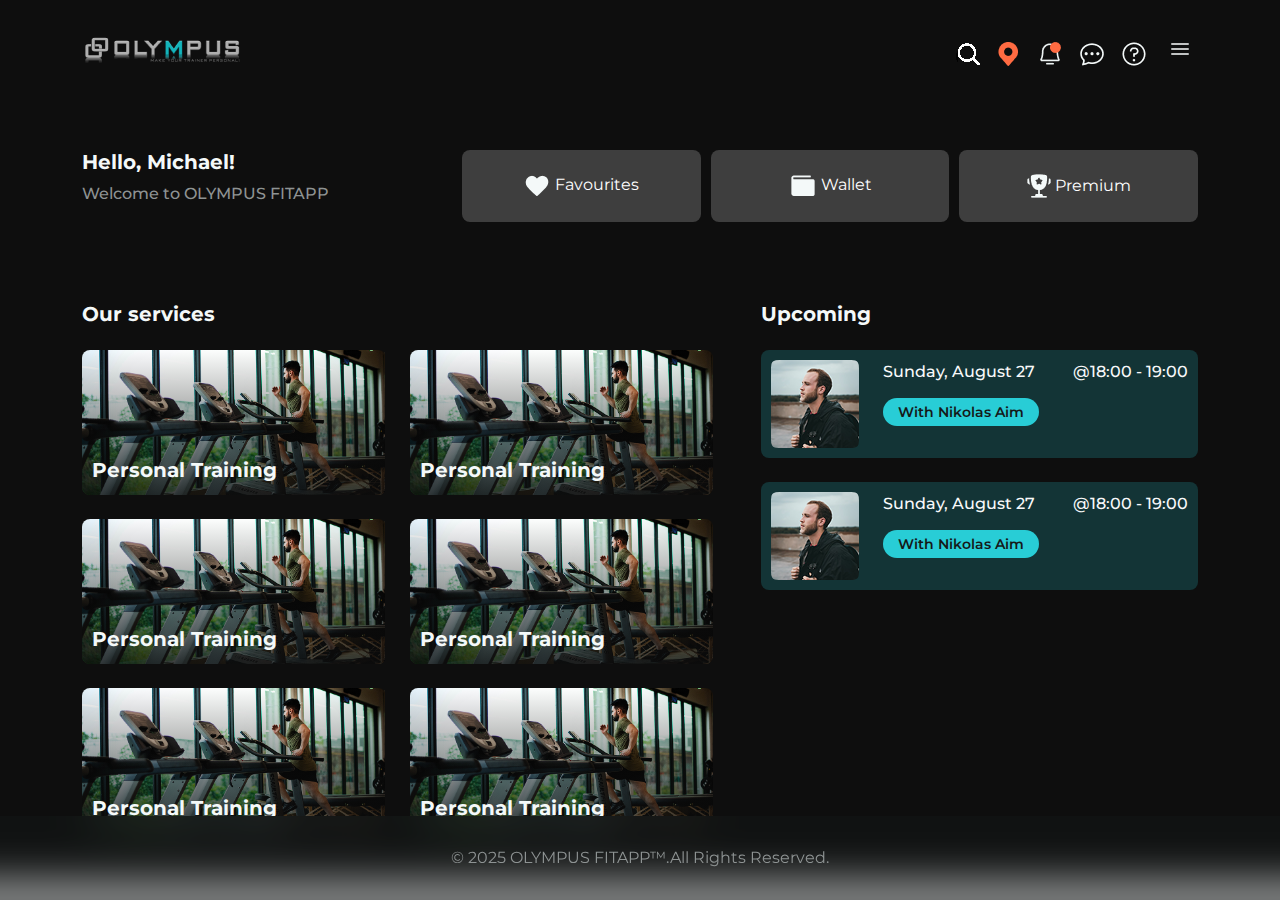
==== home-default.html @ be61c6b8 "update" ====
<!DOCTYPE html>
<html lang="en">

<head>
    <meta charset="UTF-8">
    <meta name="viewport" content="width=device-width, initial-scale=1.0">
    <link href="https://cdn.jsdelivr.net/npm/bootstrap@5.3.3/dist/css/bootstrap.min.css" rel="stylesheet"
        integrity="sha384-QWTKZyjpPEjISv5WaRU9OFeRpok6YctnYmDr5pNlyT2bRjXh0JMhjY6hW+ALEwIH" crossorigin="anonymous">
    <link rel="stylesheet" href="css/style.css">
    <link rel="stylesheet" href="css/responsive.css">
    <title>Home Default</title>
</head>

<body>
    <header class="home-header">
        <div class="header-wrapper">
            <div class="header-logo">
                <a href=""><img src="img/logo.png" alt=""></a>
            </div>
            <div class="header-menu">
                <menu class="">
                    <ul>
                        <li><a href="">Home</a></li>
                        <li><a href="">About Us</a></li>
                        <li><a href="">Personal Training</a></li>
                        <li><a href="">OLYMPUS FITAPP PLUS+</a></li>
                        <li><a href="">PT's</a></li>
                        <li><a href="">FAQ</a></li>
                        <li><a href="">Community</a></li>
                        <li><a href="">Login</a></li>
                    </ul>
                </menu>
            </div>
            <div class="header-search">
                <img src="img/icon/search-icon.png" alt="">
                <img src="img/icon/location.png" alt="">
                <img src="img/icon/notification.png" alt="">
                <img src="img/icon/chat.png" alt="">
                <img src="img/icon/faq.png" alt="">
                <div class="menu-tgl-btn">
                    <div></div>
                    <div></div>
                    <div></div>
                </div>
            </div>

        </div>
    </header>
    <div class="search-box">
        <div class="header-search-bar d-flex align-items-center ">
            <button class="search-close">×</button>
            <div class="container">
                <div class="row justify-content-center">
                    <div class="col-lg-6">
                        <div class="search-bar text-center">
                            <h2 class="search-bar-title mb-30">What are you looking for?</h2>
                            <div class="contact-form-box contact-search-form-box">
                                <form action="#" class="d-flex">
                                    <input type="text" placeholder="Search Here" class="sech-input">
                                    <button type="submit">
                                        <svg style="transform: translateX(-18px);" xmlns="http://www.w3.org/2000/svg"
                                            width="16" height="16" fill="currentColor" class="bi bi-search"
                                            viewBox="0 0 16 16">
                                            <path
                                                d="M11.742 10.344a6.5 6.5 0 1 0-1.397 1.398h-.001q.044.06.098.115l3.85 3.85a1 1 0 0 0 1.415-1.414l-3.85-3.85a1 1 0 0 0-.115-.1zM12 6.5a5.5 5.5 0 1 1-11 0 5.5 5.5 0 0 1 11 0" />
                                        </svg>
                                    </button>
                                </form>
                            </div>
                        </div>
                    </div>
                </div>
            </div>
        </div>
    </div>
    <section class="wishlist-section">
        <div class="container">
            <div class="row align-items-center">
                <div class="col-xl-4 col-lg-12">
                    <h3 class="title ">Hello, Michael!</h3>
                    <p class="sub-title">Welcome to OLYMPUS FITAPP</p>
                </div>
                <div class="col-xl-8 col-lg-12">
                    <div class="wish-list-btns">
                        <button>
                            <img src="img/icon/heart.png" alt="">
                            Favourites
                        </button>
                        <button>
                            <img src="img/icon/wallet.png" alt="">
                            Wallet
                        </button>
                        <button>
                            <img src="img/icon/tropy-fill.png" alt="">
                            Premium
                        </button>
                    </div>
                </div>
            </div>
        </div>
    </section>
    <section class="upcoming-section py-5">
        <div class="container upcoming-content">
            <div class="row gx-5">
                <div class="col-xl-7 col-lg-12 ">
                    <h3 class="title mb-4">Our services </h3>
                    <div class="row gy-4">
                        <div class="col-xl-6">
                            <div class="gym-img-inner ">
                                <span class="title">Personal Training</span>
                                <img src="img/IMG-gym.png" class="img-fluid" alt="">
                            </div>
                        </div>
                        <div class="col-xl-6">
                            <div class="gym-img-inner ">
                                <span class="title">Personal Training</span>
                                <img src="img/IMG-gym.png" class="img-fluid" alt="">
                            </div>
                        </div>
                        <div class="col-xl-6">
                            <div class="gym-img-inner ">
                                <span class="title">Personal Training</span>
                                <img src="img/IMG-gym.png" class="img-fluid" alt="">
                            </div>
                        </div>
                        <div class="col-xl-6">
                            <div class="gym-img-inner ">
                                <span class="title">Personal Training</span>
                                <img src="img/IMG-gym.png" class="img-fluid" alt="">
                            </div>
                        </div>
                        <div class="col-xl-6">
                            <div class="gym-img-inner ">
                                <span class="title">Personal Training</span>
                                <img src="img/IMG-gym.png" class="img-fluid" alt="">
                            </div>
                        </div>
                        <div class="col-xl-6">
                            <div class="gym-img-inner ">
                                <span class="title">Personal Training</span>
                                <img src="img/IMG-gym.png" class="img-fluid" alt="">
                            </div>
                        </div>
                    </div>

                </div>
                <div class="col-xl-5 col-lg-12 ">
                    <h3 class="title mb-4">Upcoming </h3>
                    <div class="up-cart sub-title d-flex justify-content-between">
                        <div class="cart-info d-flex gap-4">
                            <div class="cart-img">
                                <img src="img/Profile-Picture.png" alt="">
                            </div>
                            <div class="cart-date">
                                <p class="sub-title text-light">Sunday, August 27</p>
                                <a href="">With Nikolas Aim</a>
                            </div>
                        </div>
                        <div class="cart-time text-light">@18:00 - 19:00</div>
                    </div>
                    <div class="up-cart sub-title d-flex justify-content-between mt-4">
                        <div class="cart-info d-flex gap-4">
                            <div class="cart-img">
                                <img src="img/Profile-Picture.png" alt="">
                            </div>
                            <div class="cart-date">
                                <p class="sub-title text-light">Sunday, August 27</p>
                                <a href="">With Nikolas Aim</a>
                            </div>
                        </div>
                        <div class="cart-time text-light">@18:00 - 19:00</div>
                    </div>
                </div>
            </div>
        </div>
        <footer>
            <p>&copy; 2025 OLYMPUS FITAPP™.All Rights Reserved.</p>
        </footer>
    </section>
    <script src="js/script.js"></script>
</body>

</html>
---- css/style.css ----
@import url("https://fonts.googleapis.com/css2?family=Montserrat:ital,wght@0,100..900;1,100..900&display=swap");

* {
  padding: 0;
  margin: 0;
  -webkit-box-sizing: border-box;
  box-sizing: border-box;
}
body {
  font-family: "Montserrat", sans-serif;
}
/* GLOBAL CSS */
.header-search-bar {
  height: 400px;
  position: fixed;
  top: -100%;
  left: 0;
  right: 0;
  z-index: 999;
  background: #fff;
  -webkit-transition: 0.3s;
  -o-transition: 0.3s;
  transition: 0.3s;
  -webkit-transform: translateY(-100%);
  -ms-transform: translateY(-100%);
  transform: translateY(-100%);
}
.search-close {
  position: absolute;
  right: 50px;
  top: 35px;
  font-size: 50px;
  color: #222;
  font-weight: 300;
  width: 45px;
  height: 45px;
}
.search-bar-title {
  font-weight: 700;
  margin-bottom: 30px;
}
.sech-input {
  outline: none;
  background-color: transparent;
  height: 56px;
  width: 100%;
  line-height: 56px;
  font-size: 15px;
  color: var(--tp-common-black);
  border: 0;
  border-bottom: 1px solid #57595c;
  text-transform: uppercase;
  font-weight: 500;
}
a,
button {
  color: inherit;
  outline: none;
  border: none;
  background: transparent;
}
ol,
ul {
  padding-left: 0;
}
hr {
  color: #353939;
}
.header-search-bar.search-open {
  top: 0;
  -webkit-transform: translateY(0);
  -ms-transform: translateY(0);
  transform: translateY(0);
}
/* header */
header {
  background: transparent;
  padding: 20px 80px;
  position: absolute;
  width: 100%;
  z-index: 3;
}
.header-wrapper {
  display: -webkit-box;
  display: -ms-flexbox;
  display: flex;
  -webkit-box-align: center;
  -ms-flex-align: center;
  align-items: center;
  -webkit-box-pack: justify;
  -ms-flex-pack: justify;
  justify-content: space-between;
}
.header-search {
  cursor: pointer;
  display: flex;
  align-items: center;
  gap: 15px;
}
.header-search img {
  -webkit-transform: translateY(5px);
  -ms-transform: translateY(5px);
  transform: translateY(5px);
}
menu ul {
  display: -webkit-box;
  display: -ms-flexbox;
  display: flex;
  list-style: none;
  gap: 25px;
  padding-top: 15px;
}
menu ul li a {
  color: #fff;
  font-size: 16px;
  text-decoration: none;
  -webkit-transition: 0.3s;
  -o-transition: 0.3s;
  transition: 0.3s;
  padding: 10px 0;
  position: relative;
}
menu ul li a::after {
  width: 0;
  content: "";
  position: absolute;
  bottom: -15px;
  left: 0;
  height: 2px;
  background-color: #28cdd6;
  -webkit-transition: 0.3s;
  -o-transition: 0.3s;
  transition: 0.3s;
}
menu ul li:hover a::after,
menu ul li:hover a {
  width: 100%;
  color: #28cdd6;
}
menu ul li.active a::after,
menu ul li.active a {
  width: 100%;
  color: #28cdd6;
}

.menu-tgl-btn {
  display: none;
  padding: 8px;
}
.menu-tgl-btn div {
  width: 18px;
  height: 2px;
  border-radius: 10px;
  background: #c1c3c3;
  margin: 3px;
}
/* frm-section */
.frm-section {
  padding-top: 100px;
  background: #1e1e1e;
  position: relative;
}
.lft-img img {
  width: 100%;
  position: relative;
  z-index: 2;
}
.shadow {
  width: 520px;
  height: 520px;
  border-radius: 50%;
  background: #28cdd6c1;
  position: absolute;
  bottom: -20px;
  left: 10%;
  -webkit-filter: blur(500px);
  filter: blur(500px);
}
.login-frm {
  -webkit-backdrop-filter: blur(20px);
  backdrop-filter: blur(20px);
  background: #0e0e0e;
  width: 680px;
  margin: auto;
  max-height: 800px;
  overflow-y: scroll;
  border-radius: 25px;
  padding: 80px 105px;
  margin-top: 80px;
  margin-bottom: 130px;
  position: relative;
}
.login-frm::-webkit-scrollbar {
  background: #1e1f1f;
  width: 5px;
}
.login-frm::-webkit-scrollbar-thumb {
  background: rgba(255, 255, 255, 0.05);
}
.frm-heading {
  font-weight: 700;
  font-size: 40px;
  line-height: 140%;
  text-align: center;
  color: #fff;
  margin-bottom: 60px;
}
.frm-heading-small {
  font-weight: 600;
  font-size: 18px;
  line-height: 140%;
  text-align: center;
  color: #f4f9f9;
  margin-bottom: 55px;
}
.title {
  color: #f4f9f9;
  font-size: 20px;
  font-weight: 700;
}
.sub-title {
  color: #8e9393;
  font-size: 16px;
  font-weight: 500;
}
/*  */
.input-box {
  position: relative;
  margin-bottom: 12px;
}
.eye-icon {
  position: absolute;
  top: 50%;
  -webkit-transform: translateY(-50%);
  -ms-transform: translateY(-50%);
  transform: translateY(-50%);
  right: 25px;
}
.check-icon {
  position: absolute;
  top: 50%;
  -webkit-transform: translateY(-50%);
  -ms-transform: translateY(-50%);
  transform: translateY(-50%);
  right: 25px;
}
.eye-icon.hide::after {
  content: "";
  position: absolute;
  top: 11px;
  left: 0px;
  width: 20px;
  height: 3px;
  background-color: #8e9393;
  -webkit-transform: rotate(-45deg);
  -ms-transform: rotate(-45deg);
  transform: rotate(-45deg);
}
.input-box input {
  width: 100%;
  height: 100%;
  color: #fff;
  padding-top: 30px;
  padding-bottom: 20px;
  border: 0;
  background: rgba(255, 255, 255, 0.05);
  padding-left: 20px;
  font-size: 18px;
  border-radius: 8px;
}
.input-box label {
  position: absolute;
  bottom: 19px;
  left: 20px;
  width: 100%;
  height: 100%;
  pointer-events: none;
  color: #8e9393;
}

.content-name {
  position: absolute;
  bottom: 0px;
  left: 0px;
  padding-bottom: 5px;
  -webkit-transition: all 0.3s ease;
  -o-transition: all 0.3s ease;
  transition: all 0.3s ease;
}
.input-box input:focus {
  outline: none;
}
.input-box input:focus + .label-name .content-name,
.input-box input:valid + .label-name .content-name {
  -webkit-transform: translateY(-70%);
  -ms-transform: translateY(-70%);
  transform: translateY(-70%);
  font-size: 15px;
  left: 0px;
  color: #8e9393;
  text-transform: uppercase;
}
.form-link {
  font-weight: 600;
  font-size: 16px;
  display: block;
  color: #28cdd6;
  text-decoration: none;
}
.form-text {
  margin-top: 20px;
  color: #f4f9f9;
  gap: 5px;
  text-align: center;
}
.form-text a {
  display: inline-block;
}
.btn-blue {
  padding: 15px 10px;
  background: #28cdd6;
  display: inline-block;
  border-radius: 100px;
  width: 100%;
  border: 0;
  font-size: 18px;
  font-weight: 600;
  margin: 45px 0;
  -webkit-transition: 0.3s;
  -o-transition: 0.3s;
  transition: 0.3s;
}
.btn-blue:hover {
  background: #f4f9f9;
}
footer {
  padding: 30px 10px;
  background: rgba(21, 25, 25, 0.4);
  -webkit-backdrop-filter: blur(20px);
  backdrop-filter: blur(20px);
  position: fixed;
  bottom: 0;
  width: 100%;
  z-index: 2;
  text-align: center;
  color: #8e9393;
}
footer p {
  padding: 0;
  margin: 0;
}
input:-internal-autofill-selected {
  background-color: red !important;
}
/* regitration */
.r-role-check {
  background: rgba(255, 255, 255, 0.05);
  border-radius: 8px;
  display: -webkit-box;
  display: -ms-flexbox;
  display: flex;
  margin-bottom: 45px;
  color: #8e9393;
  font-weight: 600;
  display: flex;
  -webkit-box-align: center;
  -ms-flex-align: center;
  align-items: center;
  text-align: center;
  overflow: hidden;
}
.r-role-check span {
  -ms-flex-preferred-size: 50%;
  flex-basis: 50%;
  padding: 12px 20px;
  display: block;
  -webkit-transition: 0.4s;
  -o-transition: 0.4s;
  transition: 0.4s;
  -webkit-user-select: none;
  -moz-user-select: none;
  -ms-user-select: none;
  user-select: none;
  cursor: pointer;
}
.r-role-check span.active {
  background: #28cdd644;
  color: #28cdd6;
}

/* check box */
.checkbox-wrapper-13 {
  display: flex;
  gap: 8px;
}
@supports (-webkit-appearance: none) or (-moz-appearance: none) {
  .checkbox-wrapper-13 input[type="checkbox"] {
    --active: #28cdd6;
    --active-inner: #fff;
    --focus: 2px rgba(39, 94, 254, 0.3);
    --border: #bbc1e1;
    --border-hover: #275efe;
    --background: #fff;
    --disabled: #f6f8ff;
    --disabled-inner: #e1e6f9;
    -webkit-appearance: none;
    -moz-appearance: none;
    height: 21px;
    outline: none;
    display: inline-block;
    vertical-align: top;
    position: relative;
    margin: 0;
    cursor: pointer;
    border: 1px solid var(--bc, var(--border));
    background: transparent;
    -webkit-transition: background 0.3s, border-color 0.3s,
      -webkit-box-shadow 0.2s;
    transition: background 0.3s, border-color 0.3s, -webkit-box-shadow 0.2s;
    -o-transition: background 0.3s, border-color 0.3s, box-shadow 0.2s;
    transition: background 0.3s, border-color 0.3s, box-shadow 0.2s;
    transition: background 0.3s, border-color 0.3s, box-shadow 0.2s,
      -webkit-box-shadow 0.2s;
  }
  .checkbox-wrapper-13 input[type="checkbox"]:after {
    content: "";
    display: block;
    left: 0;
    top: 0;
    position: absolute;
    -webkit-transition: opacity var(--d-o, 0.2s),
      -webkit-transform var(--d-t, 0.3s) var(--d-t-e, ease);
    transition: opacity var(--d-o, 0.2s),
      -webkit-transform var(--d-t, 0.3s) var(--d-t-e, ease);
    -o-transition: transform var(--d-t, 0.3s) var(--d-t-e, ease),
      opacity var(--d-o, 0.2s);
    transition: transform var(--d-t, 0.3s) var(--d-t-e, ease),
      opacity var(--d-o, 0.2s);
    transition: transform var(--d-t, 0.3s) var(--d-t-e, ease),
      opacity var(--d-o, 0.2s),
      -webkit-transform var(--d-t, 0.3s) var(--d-t-e, ease);
  }
  .checkbox-wrapper-13 input[type="checkbox"]:checked {
    --b: var(--active);
    --bc: var(--active);
    --d-o: 0.3s;
    --d-t: 0.6s;
    --d-t-e: cubic-bezier(0.2, 0.85, 0.32, 1.2);
  }
  .checkbox-wrapper-13 input[type="checkbox"]:disabled {
    --b: var(--disabled);
    cursor: not-allowed;
    opacity: 0.9;
  }
  .checkbox-wrapper-13 input[type="checkbox"]:disabled:checked {
    --b: var(--disabled-inner);
    --bc: var(--border);
  }
  .checkbox-wrapper-13 input[type="checkbox"]:disabled + label {
    cursor: not-allowed;
  }
  .checkbox-wrapper-13
    input[type="checkbox"]:hover:not(:checked):not(:disabled) {
    --bc: var(--border-hover);
  }
  .checkbox-wrapper-13 input[type="checkbox"]:focus {
    -webkit-box-shadow: 0 0 0 var(--focus);
    box-shadow: 0 0 0 var(--focus);
  }
  .checkbox-wrapper-13 input[type="checkbox"]:not(.switch) {
    width: 21px;
  }
  .checkbox-wrapper-13 input[type="checkbox"]:not(.switch):after {
    opacity: var(--o, 0);
  }
  .checkbox-wrapper-13 input[type="checkbox"]:not(.switch):checked {
    --o: 1;
  }
  .checkbox-wrapper-13 input[type="checkbox"] + label {
    display: inline-block;
    vertical-align: middle;
    cursor: pointer;
    margin-left: 4px;
    color: #8e9393;
  }

  .checkbox-wrapper-13 input[type="checkbox"]:not(.switch) {
    border-radius: 4px;
  }
  .checkbox-wrapper-13 input[type="checkbox"]:not(.switch):after {
    width: 5px;
    height: 9px;
    border: 2px solid var(--active-inner);
    border-top: 0;
    border-left: 0;
    left: 7px;
    top: 4px;
    -webkit-transform: rotate(var(--r, 20deg));
    -ms-transform: rotate(var(--r, 20deg));
    transform: rotate(var(--r, 20deg));
  }
  .checkbox-wrapper-13 input[type="checkbox"]:not(.switch):checked {
    --r: 43deg;
  }
}

.checkbox-wrapper-13 * {
  -webkit-box-sizing: inherit;
  box-sizing: inherit;
}
.checkbox-wrapper-13 *:before,
.checkbox-wrapper-13 *:after {
  -webkit-box-sizing: inherit;
  box-sizing: inherit;
}
input[type="date"] {
  -webkit-appearance: none; /* Removes default styling */
  width: 100%;
  height: 100%;
  color: #fff;
  padding-top: 30px;
  padding-bottom: 20px;
  border: 0;
  background: #0e0e0e;
  padding-left: 20px;
  font-size: 18px;
  border-radius: 8px;
}
input[type="date"]::-webkit-calendar-picker-indicator {
  position: absolute;
  right: 10px;
  top: 15px;
  z-index: 99;

  padding: 15px;
}
.social-login {
  display: flex;
  align-items: center;
  gap: 10px;
  color: #f4f9f9;
  margin-bottom: 30px;
}
.social-login .line {
  height: 1px;
  width: 100%;
  background: linear-gradient(90deg, #151919, #353939bb);
  border-radius: 10px;
}
.social-login .line.line2 {
  background: linear-gradient(275deg, #151919, #353939bb) !important;
}
.social-login-btns .social-login-btn {
  height: 55px;
  padding: 0 30px;
  background: #35393980;
  display: block;
  text-decoration: none;
  border-radius: 100px;
  font-size: 16px;
  color: #f4f9f9;
  display: flex;
  align-items: center;
  justify-content: center;
  gap: 15px;
  margin: 10px 0;
}
/*  */
.frm-inner {
  position: relative;
}
.frm-inner {
  display: flex;
  flex-wrap: wrap;
}

.frm.client-frm {
  flex: 100%;
  transition: 0.3s;
}
.frm.trainer-frm {
  display: none;
  flex: 100%;
  transition: 0.3s;
}
.frm.client-frm.active {
  display: block;
  animation: showAmin 0.5s ease alternate;
  transition: 0.6s;
}
.frm.client-frm.hide {
  display: none;
  animation: hideAmin 0.5s ease alternate;
  transition: 0.6s;
  opacity: 0;
}
.frm.trainer-frm.active {
  display: block;
  animation: showAmin 0.5s ease alternate;
}
.frm.trainer-frm.hide {
  display: none;
  animation: hideAmin 0.5s ease alternate;
}
@keyframes showAmin {
  0% {
    opacity: 0;
  }
  100% {
    opacity: 1;
  }
}
@keyframes hideAmin {
  0% {
    opacity: 1;
  }
  100% {
    opacity: 0;
  }
}

/* registration-client-default */
.progress-bar {
  width: 100%;
  height: 3px;
  background: #353939;
  position: relative;
}
.progress-bar div {
  margin-right: auto;
  width: 50%;
  height: 3px;
  background: #28cdd6;
  transition: 0.3s;
}
.btn-disabled {
  background: #28cdd671;
}
.btn-disabled:hover {
  background: #28cdd671;
}
/* multy stap from style */
.multi-frm-outer {
  width: 100%;
  overflow: hidden;
}
.multi-frm-outer form {
  display: flex;
  width: 400%;
}
.multi-frm-outer form .page {
  width: 25%;
  transition: margin-left 0.3s ease-in-out;
}
.back-icon {
  position: absolute;
  top: 11%;
  left: 16%;
  opacity: 0;
}
.tag-items a {
  text-decoration: none;
  color: #8e9393;
  font-weight: 600;
  background: #151919;
  border-radius: 100px;
  display: inline-block;
  padding: 10px 20px;
  margin: 6px 2px;
  transition: 0.3s;
}
.tag-items a:hover {
  color: #28cdd6;
  background: #28cdd633;
}
.tag-items a.active {
  color: #28cdd6;
  background: #28cdd633;
}
/* Trineer More Info Default */
.add-new-link span {
  color: #28cdd6;
  font-size: 14px;
  font-weight: 600;
  margin-left: 5px;
  cursor: pointer;
  user-select: none;
}
.delete-new-link {
  display: flex;
  align-items: center;
  gap: 5px;
}
.delete-new-link span {
  color: #ff6b42;
  font-size: 14px;
  font-weight: 600;
  margin-left: 5px;
  cursor: pointer;
  user-select: none;
}
.choose-file-area {
  width: 200px;
  height: 200px;
  border-radius: 50%;
  background: #151919;
  margin: 70px auto;
  position: relative;
  display: flex;
  align-items: center;
  justify-content: center;
}
.choose-file-area img {
  width: 30%;
  height: 100%;
  object-fit: contain;
  border-radius: 50%;
}
.choose-file-area button {
  width: 52px;
  height: 52px;
  background: #28cdd6;
  border: 0;
  outline: 0;
  color: #151919;
  font-size: 50px;
  line-height: 52px;
  border-radius: 50%;
  position: absolute;
  right: 0;
  bottom: 0;
}
/* select-box */
.select-box {
  width: 100%;
  height: 500px;
  background: #151919;
  position: absolute;
  bottom: 0;
  left: 0;
  border-radius: 24px 24px 0 0;
  z-index: 9;
  transition: 0.5s;
}
.select-box.hide {
  bottom: -100%;
  opacity: 0;
  visibility: hidden;
}
.select-year-box-close {
  position: absolute;
  right: 20px;
  top: 10px;
  font-size: 50px;
  color: #8e9393;
  font-weight: 300;
  width: 45px;
  height: 45px;
}

.drag-line {
  position: absolute;
  top: 5px;
  left: 50%;
  transform: translateX(-50%);
  width: 36px;
  height: 5px;
  border-radius: 100px;
  margin: auto;
  background: #535757;
}
/*  */
/* Container */

.slider-container h2 {
  margin: 15px 0;

  text-transform: uppercase;
  color: #ffffff;
}

/* Slider */
.slider {
  position: relative;
  height: 140px;
  overflow: hidden;
  cursor: grab;
}

.slider ul {
  list-style: none;
  padding: 0;
  margin: 0;
  position: absolute;
  top: -52px;
  left: 0;
  width: 100%;
  transition: transform 0.2s ease-out;
}

.slider li {
  font-size: 22px;
  font-weight: 500;
  height: 40px;
  line-height: 40px;
  color: #555;
  user-select: none;
}

/* Active Item */
.slider li.active {
  font-weight: bold;
  font-size: 28px;
  color: #00e8ff;
  background: #28cdd633;
  border-radius: 8px;
}

.select-btn:active {
  background-color: #00d5e6;
}

/* sale bar */
/* Slider container */
.scale-slider-container {
  text-align: center;
}

/* Weight display */
.weight-display {
  font-size: 18px;
  font-weight: 600;
  color: #4bc0c8;
  margin: 10px 0;
}

/* Slider wrapper */
.slider-container {
  width: 80%;
  margin: auto;
  text-align: center;
}

.slider-wrapper {
  position: relative;
  width: 80%;
  height: 50px;
  margin: 0 auto;
}

/* Scale bar */
.scale {
  position: absolute;
  top: 50%;
  left: 0;
  right: 0;
  height: 4px;
  background-color: #333;
  display: flex;
  align-items: center;
  justify-content: space-between;
}

.tick,
.tick2 {
  width: 2px;
  height: 16px;
  background-color: #555;
}

.tick.active,
.tick2.active {
  background-color: #4bc0c8;
  height: 24px;
}

/* Slider input */
/* Slider input */
#weight-slider,
#weight-slider2 {
  position: absolute;
  top: 50%;
  left: 0;
  width: 100%;
  height: 4px;
  background: transparent;
  -webkit-appearance: none;
  margin: 0;
  pointer-events: none;
}

/* Slider thumb */
#weight-slider::-webkit-slider-thumb,
#weight-slider2::-webkit-slider-thumb {
  -webkit-appearance: none;
  appearance: none;
  width: 16px;
  height: 16px;
  background: #4bc0c8;
  border-radius: 50%;
  cursor: pointer;
  pointer-events: auto;
  border: 2px solid #121212;
}

#weight-slider::-moz-range-thumb,
#weight-slider2::-moz-range-thumb {
  width: 16px;
  height: 16px;
  background: #4bc0c8;
  border-radius: 50%;
  cursor: pointer;
  pointer-events: auto;
  border: 2px solid #121212;
}

/* Home page */
.wishlist-section {
  padding-top: 150px;
  background: #0e0e0e;
  position: relative;
}
.wish-list-btns {
  display: flex;
  gap: 10px;
}
.wish-list-btns button {
  width: 240px;
  height: 72px;
  border-radius: 8px;
  color: #fff;
  background: rgba(255, 255, 255, 20%);
}
.upcoming-section {
  background: #0e0e0e;
  padding-top: 80px !important;
}
.up-cart {
  background: #28cdd633;
  padding: 10px;
  border-radius: 8px;
}
.cart-date a {
  background: #28cdd6;
  text-decoration: none;
  padding: 5px 15px;
  border-radius: 50px;
  font-size: 14px;
  font-weight: 600;
  color: #151919;
}
.gym-img-inner {
  position: relative;
  border-radius: 8px;
  overflow: hidden;
}
.gym-img-inner span {
  background: linear-gradient(180deg, #0e0e0e00, #0e0e0ecc);
  position: absolute;
  width: 100%;
  height: 100%;
  display: flex;
  align-items: flex-end;
  justify-content: flex-start;
  padding: 10px;
}
.gym-img-inner-p {
  border: 3px solid #28cdd6 !important;
  box-shadow: 0px 0px 13px 1px #28cdd6a4;
}
.gym-img-inner-p-inset {
  border: 3px solid #28cdd6 !important;
  box-shadow: inset 0px 0px 20px 4px #28cdd6a4 !important;
  background: #151919 !important;
}
---- css/responsive.css ----
@media (max-width: 1960px) {
  .login-frm {
    width: 80%;
    margin: auto;
    max-height: 800px;
    border-radius: 25px;
    padding: 80px 75px;
    margin-top: 50px;
    margin-bottom: 120px;
  }
  .lft-img {
    text-align: center;
  }
  .lft-img-reg img {
    width: 132%;
  }
}
@media (max-width: 1300px) {
  .header-wrapper {
    -webkit-box-align: center;
    -ms-flex-align: center;
    align-items: center;
  }

  menu {
    background: #28cdd6;
    position: absolute;
    padding: 60px;
    opacity: 0;
    visibility: hidden;
    right: 60px;
    top: 60px;
    border-radius: 12px;
    -webkit-transition: 0.3s;
    -o-transition: 0.3s;
    transition: 0.3s;
    overflow: hidden;
  }
  menu ul li:hover a::after,
  menu ul li:hover a {
    width: 100%;
    color: #ffffff;
  }
  menu.show {
    top: 70px;
    visibility: visible;
    opacity: 1;
  }
  menu ul {
    -webkit-box-orient: vertical;
    -webkit-box-direction: normal;
    -ms-flex-direction: column;
    flex-direction: column;
    text-align: center;
  }
  menu ul li a {
    color: #000000;
  }
  .menu-tgl-btn {
    display: block;
  }
  .header-search {
    cursor: pointer;
    display: -webkit-box;
    display: -ms-flexbox;
    display: flex;
    gap: 10px;
    -webkit-box-align: center;
    -ms-flex-align: center;
    align-items: center;
    -ms-flex-negative: 2;
    flex-shrink: 2;
  }
}
@media (max-width: 1200px) {
  .lft-img-reg img {
    width: 95%;
    margin: auto;
  }
  .lft-img {
    display: none;
  }
}
@media (max-width: 600px) {
  .frm-section {
    overflow: hidden;
  }
  header {
    padding: 20px 30px;
  }
  .login-frm {
    padding: 40px 30px;
  }
  .frm-heading {
    margin-bottom: 30px;
    font-size: 30px;
  }
  .input-box input {
    padding-top: 25px;
  }
  .input-box label {
    bottom: 18px;
  }

  .login-frm {
    width: 95%;
  }
  .input-box input {
    font-size: 16px;
  }
  .checkbox-wrapper-13 .c1-13 {
    font-size: 14px;
  }
}
@media (max-width: 400px) {
  menu.show {
    right: 12px;
  }
}
@media (max-width: 350px) {
  menu.show {
    right: 12px;
  }
  .header-logo img {
    width: 70%;
  }
  .frm-heading {
    margin-bottom: 20px;
    font-size: 30px;
  }
}
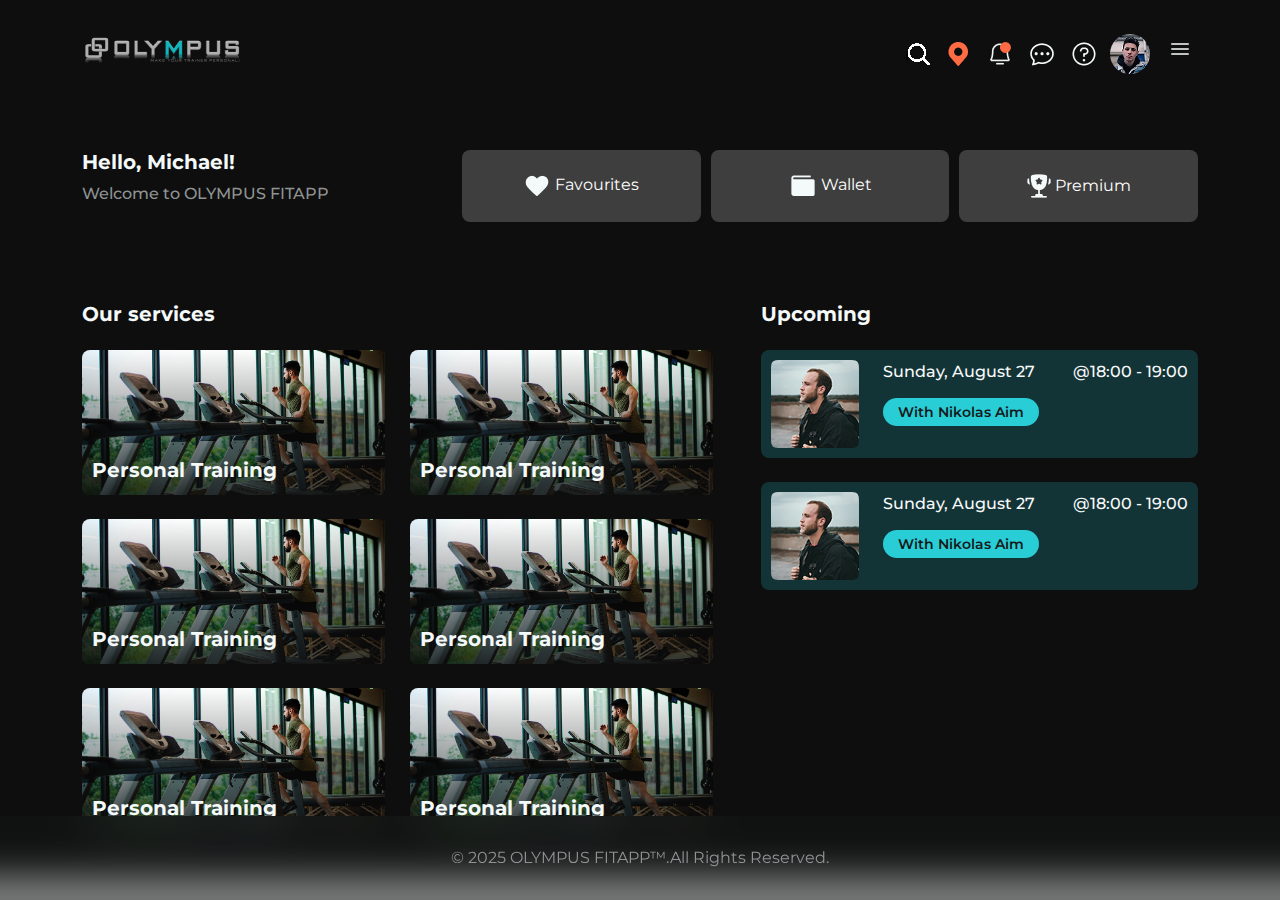
==== commit 3add3f82: "update" ====
--- a/home-default.html
+++ b/home-default.html
@@ -37,6 +37,7 @@
                 <img src="img/icon/notification.png" alt="">
                 <img src="img/icon/chat.png" alt="">
                 <img src="img/icon/faq.png" alt="">
+                <img class="profile-img rounded-circle" src="img/icon/profile (2).png" alt="">
                 <div class="menu-tgl-btn">
                     <div></div>
                     <div></div>
--- a/css/style.css
+++ b/css/style.css
@@ -973,3 +973,29 @@
   box-shadow: inset 0px 0px 20px 4px #28cdd6a4 !important;
   background: #151919 !important;
 }
+
+/* icon-inner */
+.icon-inner {
+  position: relative;
+}
+.icon-popup {
+  width: 250px;
+  height: 74px;
+  border-radius: 8px;
+  border: 3px solid #28cdd6;
+  background: #28cdd675;
+  color: #fff;
+  padding: 10px;
+  position: absolute;
+  left: -142px;
+  bottom: -113px;
+  /* display: none; */
+}
+.icon-popup .icon-popup-close {
+  position: absolute;
+  top: 8px;
+  right: 10px;
+}
+.profile-img.rounded-circle {
+  width: 40px;
+}
--- a/css/responsive.css
+++ b/css/responsive.css
@@ -80,6 +80,9 @@
   .lft-img {
     display: none;
   }
+  .gym-img-inner img {
+    width: 100%;
+  }
 }
 @media (max-width: 600px) {
   .frm-section {
@@ -111,6 +114,12 @@
   .checkbox-wrapper-13 .c1-13 {
     font-size: 14px;
   }
+  .title {
+    margin-top: 20px;
+  }
+  .gym-img-inner span {
+    padding: 26px;
+  }
 }
 @media (max-width: 400px) {
   menu.show {
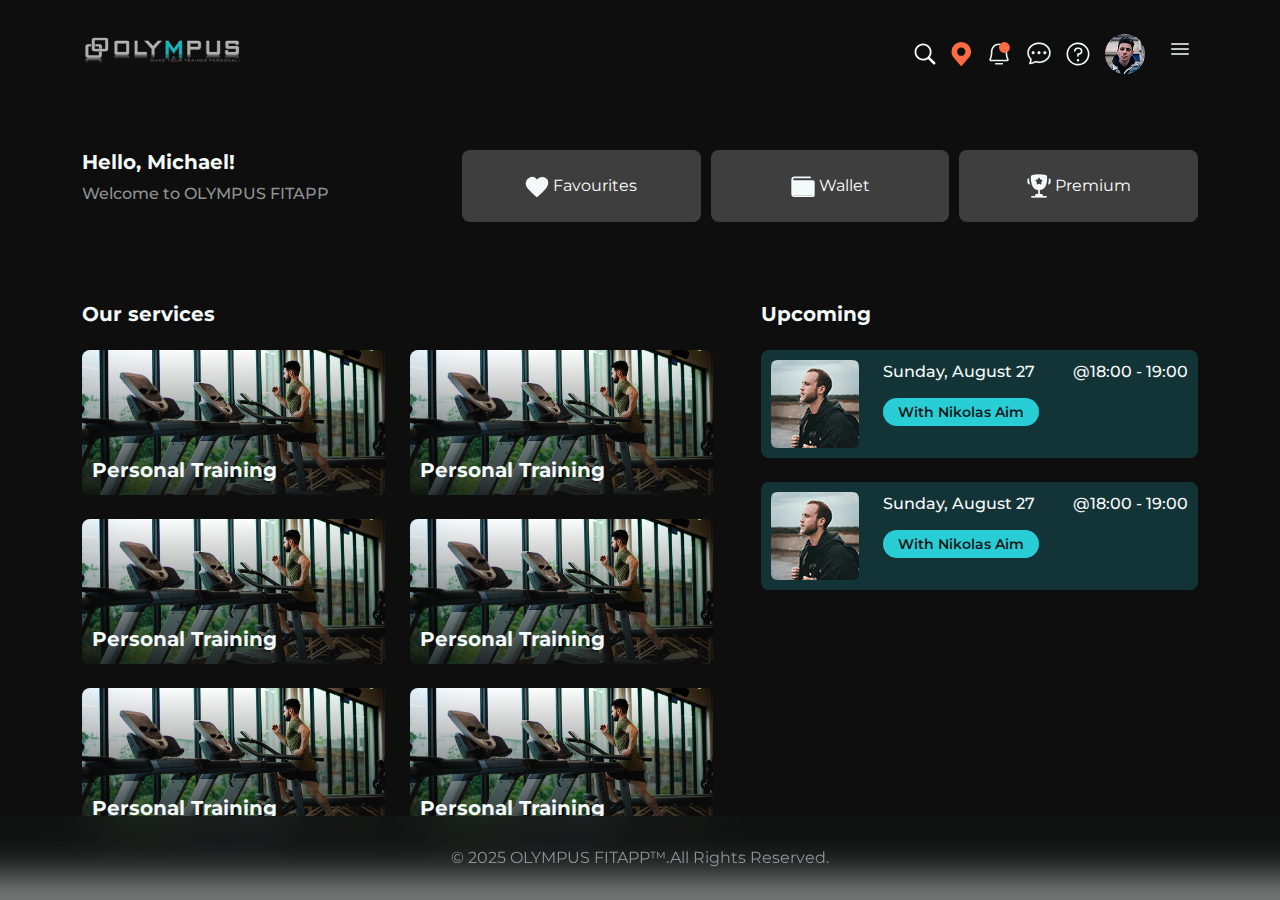
==== commit 57227b6d: "update" ====
--- a/home-default.html
+++ b/home-default.html
@@ -24,7 +24,7 @@
                         <li><a href="">About Us</a></li>
                         <li><a href="">Personal Training</a></li>
                         <li><a href="">OLYMPUS FITAPP PLUS+</a></li>
-                        <li><a href="">PT's</a></li>
+                        <li><a href="">PT’s</a></li>
                         <li><a href="">FAQ</a></li>
                         <li><a href="">Community</a></li>
                         <li><a href="">Login</a></li>
@@ -32,11 +32,20 @@
                 </menu>
             </div>
             <div class="header-search">
-                <img src="img/icon/search-icon.png" alt="">
-                <img src="img/icon/location.png" alt="">
-                <img src="img/icon/notification.png" alt="">
-                <img src="img/icon/chat.png" alt="">
-                <img src="img/icon/faq.png" alt="">
+
+                <div class="icon-inner">
+                    <div class="icon-popup close">
+                        <div class="Polygon-angel"><img src="img/icon/Polygon-angel.png" alt=""></div>
+                        <div class="icon-popup-close">X</div>
+                        Have you added all the
+                        related addresses?
+                    </div>
+                    <img src="img/icon/search-ios.svg" alt="">
+                </div>
+                <img src="img/icon/location.svg" alt="">
+                <img src="img/icon/notification.svg" alt="">
+                <img src="img/icon/Vector.svg" alt="">
+                <img src="img/icon/help.svg" alt="">
                 <img class="profile-img rounded-circle" src="img/icon/profile (2).png" alt="">
                 <div class="menu-tgl-btn">
                     <div></div>
@@ -84,11 +93,11 @@
                 <div class="col-xl-8 col-lg-12">
                     <div class="wish-list-btns">
                         <button>
-                            <img src="img/icon/heart.png" alt="">
+                            <img src="img/icon/heart.svg" alt="">
                             Favourites
                         </button>
                         <button>
-                            <img src="img/icon/wallet.png" alt="">
+                            <img src="img/icon/wallet.svg" alt="">
                             Wallet
                         </button>
                         <button>
--- a/css/style.css
+++ b/css/style.css
@@ -983,13 +983,20 @@
   height: 74px;
   border-radius: 8px;
   border: 3px solid #28cdd6;
-  background: #28cdd675;
+  background: #133436;
   color: #fff;
   padding: 10px;
   position: absolute;
   left: -142px;
   bottom: -113px;
   /* display: none; */
+  transition: 0.2s;
+  opacity: 1;
+  visibility: visible;
+}
+.icon-popup.close {
+  opacity: 0;
+  visibility: hidden;
 }
 .icon-popup .icon-popup-close {
   position: absolute;
@@ -999,3 +1006,11 @@
 .profile-img.rounded-circle {
   width: 40px;
 }
+.Polygon-angel {
+  position: absolute;
+  top: -30px;
+  right: 44px;
+}
+.Polygon-angel img {
+  width: 33px;
+}
--- a/css/responsive.css
+++ b/css/responsive.css
@@ -28,13 +28,14 @@
     padding: 60px;
     opacity: 0;
     visibility: hidden;
-    right: 60px;
-    top: 60px;
+    right: 100px;
+    top: 70px;
     border-radius: 12px;
     -webkit-transition: 0.3s;
     -o-transition: 0.3s;
     transition: 0.3s;
     overflow: hidden;
+    z-index: 999;
   }
   menu ul li:hover a::after,
   menu ul li:hover a {
@@ -42,7 +43,7 @@
     color: #ffffff;
   }
   menu.show {
-    top: 70px;
+    right: 60px;
     visibility: visible;
     opacity: 1;
   }
@@ -64,7 +65,7 @@
     display: -webkit-box;
     display: -ms-flexbox;
     display: flex;
-    gap: 10px;
+
     -webkit-box-align: center;
     -ms-flex-align: center;
     align-items: center;
@@ -120,6 +121,28 @@
   .gym-img-inner span {
     padding: 26px;
   }
+  .header-logo img {
+    width: 110px;
+  }
+  .header-search {
+    gap: 8px;
+  }
+  body {
+    font-size: 80%;
+  }
+  .title {
+    margin-top: 16px;
+  }
+  .sub-title {
+    font-size: 14px;
+  }
+  .wish-list-btns button {
+    width: 170px;
+    height: 60px;
+  }
+  .cart-date a {
+    font-size: 10px;
+  }
 }
 @media (max-width: 400px) {
   menu.show {
